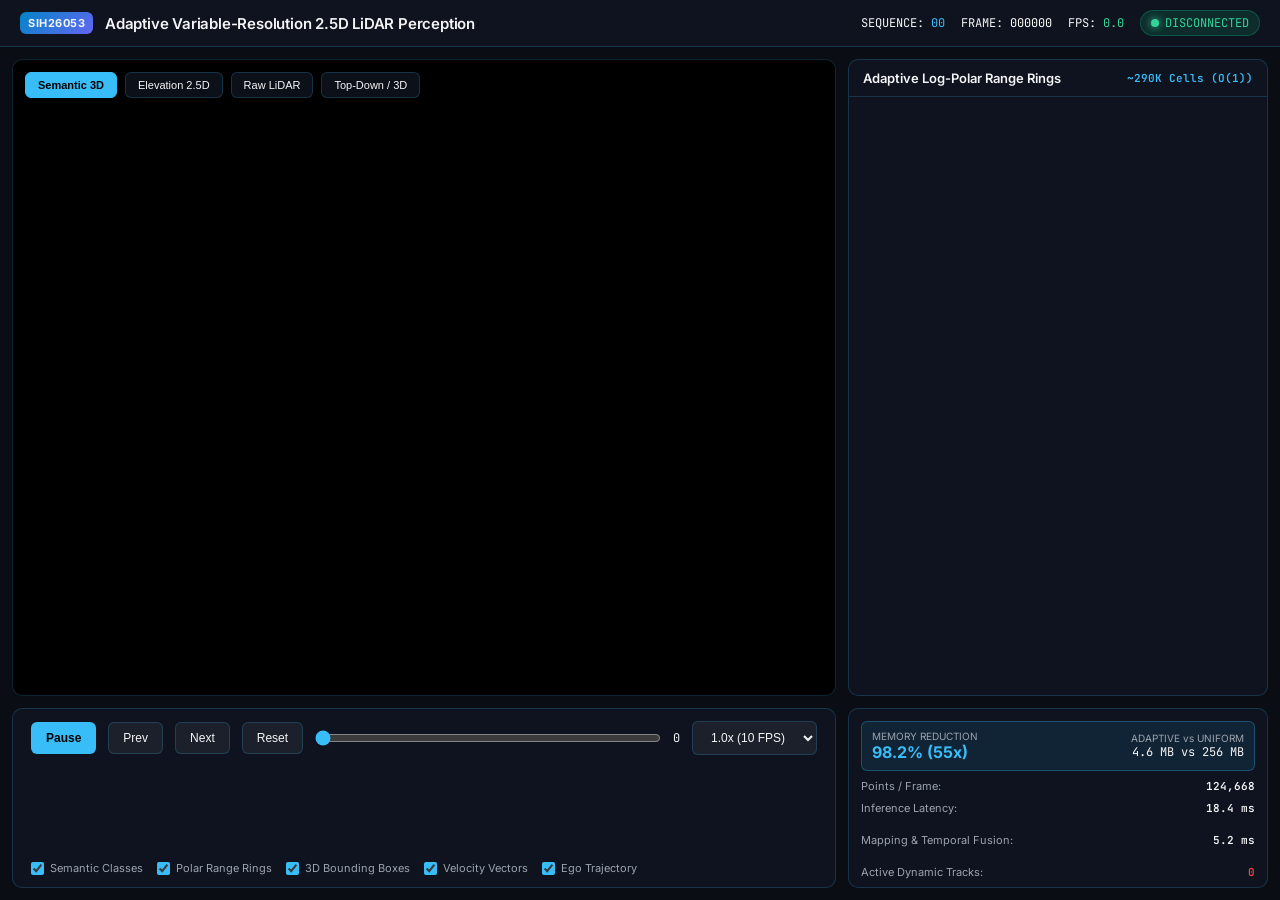
==== visualization/static/index.html @ 2deee43c "Initial commit" ====
<!DOCTYPE html>
<html lang="en">
<head>
  <meta charset="UTF-8">
  <meta name="viewport" content="width=device-width, initial-scale=1.0">
  <title>Adaptive Variable-Resolution 2.5D LiDAR Perception & Mapping</title>
  <link rel="preconnect" href="https://fonts.googleapis.com">
  <link rel="preconnect" href="https://fonts.gstatic.com" crossorigin>
  <link href="https://fonts.googleapis.com/css2?family=Inter:wght@300;400;500;600;700&family=JetBrains+Mono:wght@400;600&display=swap" rel="stylesheet">
  <style>
    :root {
      --bg-dark: #0a0d14;
      --bg-panel: rgba(16, 22, 34, 0.85);
      --bg-panel-solid: #101622;
      --border-color: rgba(56, 189, 248, 0.2);
      --border-active: #38bdf8;
      --primary: #38bdf8;
      --accent: #818cf8;
      --success: #10b981;
      --warning: #f59e0b;
      --danger: #ef4444;
      --text-main: #f3f4f6;
      --text-muted: #9ca3af;
      --font-main: 'Inter', sans-serif;
      --font-mono: 'JetBrains Mono', monospace;
    }

    * { box-sizing: border-box; margin: 0; padding: 0; }
    body {
      background-color: var(--bg-dark);
      color: var(--text-main);
      font-family: var(--font-main);
      height: 100vh;
      display: flex;
      flex-direction: column;
      overflow: hidden;
    }

    /* TOP BAR */
    header {
      background: var(--bg-panel);
      backdrop-filter: blur(12px);
      border-bottom: 1px solid var(--border-color);
      padding: 10px 20px;
      display: flex;
      justify-content: space-between;
      align-items: center;
      z-index: 100;
    }
    .brand {
      display: flex;
      align-items: center;
      gap: 12px;
    }
    .brand-badge {
      background: linear-gradient(135deg, #0284c7, #6366f1);
      padding: 4px 8px;
      border-radius: 6px;
      font-weight: 700;
      font-size: 11px;
      letter-spacing: 0.5px;
    }
    .brand-title {
      font-size: 15px;
      font-weight: 600;
      letter-spacing: -0.2px;
    }
    .status-group {
      display: flex;
      align-items: center;
      gap: 16px;
      font-size: 12px;
      font-family: var(--font-mono);
    }
    .status-badge {
      display: flex;
      align-items: center;
      gap: 6px;
      background: rgba(16, 185, 129, 0.15);
      color: #34d399;
      border: 1px solid rgba(16, 185, 129, 0.3);
      padding: 4px 10px;
      border-radius: 20px;
    }
    .status-pulse {
      width: 8px;
      height: 8px;
      background: #34d399;
      border-radius: 50%;
      box-shadow: 0 0 8px #34d399;
      animation: pulse 2s infinite;
    }
    @keyframes pulse { 0%, 100% { opacity: 1; } 50% { opacity: 0.4; } }

    /* MAIN CONTAINER */
    .dashboard-grid {
      flex: 1;
      display: grid;
      grid-template-columns: 1fr 420px;
      grid-template-rows: 1fr 180px;
      gap: 12px;
      padding: 12px;
      overflow: hidden;
    }

    /* 3D LIDAR VIEWPORT */
    .viewport-container {
      grid-column: 1;
      grid-row: 1;
      background: #000;
      border: 1px solid var(--border-color);
      border-radius: 10px;
      position: relative;
      overflow: hidden;
    }
    #lidar3dCanvas {
      width: 100%;
      height: 100%;
      display: block;
    }
    .viewport-overlay {
      position: absolute;
      top: 12px;
      left: 12px;
      display: flex;
      gap: 8px;
      z-index: 10;
    }
    .mode-btn {
      background: rgba(16, 22, 34, 0.75);
      backdrop-filter: blur(8px);
      border: 1px solid var(--border-color);
      color: var(--text-main);
      padding: 6px 12px;
      border-radius: 6px;
      font-size: 11px;
      font-weight: 500;
      cursor: pointer;
      transition: all 0.2s;
    }
    .mode-btn.active {
      background: var(--primary);
      color: #000;
      border-color: var(--primary);
      font-weight: 600;
    }

    /* 2.5D ADAPTIVE POLAR MAP VIEW */
    .polar-map-container {
      grid-column: 2;
      grid-row: 1;
      background: var(--bg-panel);
      backdrop-filter: blur(12px);
      border: 1px solid var(--border-color);
      border-radius: 10px;
      display: flex;
      flex-direction: column;
      overflow: hidden;
    }
    .panel-header {
      padding: 10px 14px;
      border-bottom: 1px solid var(--border-color);
      font-size: 13px;
      font-weight: 600;
      display: flex;
      justify-content: space-between;
      align-items: center;
    }
    .panel-content {
      flex: 1;
      position: relative;
      display: flex;
      justify-content: center;
      align-items: center;
      padding: 8px;
    }
    #polarCanvas {
      width: 100%;
      height: 100%;
      max-height: 380px;
      object-fit: contain;
    }

    /* METRICS & BENCHMARK PANEL */
    .metrics-panel {
      grid-column: 2;
      grid-row: 2;
      background: var(--bg-panel);
      backdrop-filter: blur(12px);
      border: 1px solid var(--border-color);
      border-radius: 10px;
      padding: 12px;
      display: flex;
      flex-direction: column;
      gap: 8px;
      overflow-y: auto;
      font-size: 11px;
    }
    .metric-row {
      display: flex;
      justify-content: space-between;
      align-items: center;
    }
    .metric-title { color: var(--text-muted); }
    .metric-val { font-family: var(--font-mono); font-weight: 600; }
    .metric-progress-bg {
      width: 100%;
      height: 6px;
      background: rgba(255,255,255,0.08);
      border-radius: 3px;
      overflow: hidden;
      margin-top: 2px;
    }
    .metric-progress-bar {
      height: 100%;
      background: linear-gradient(90deg, var(--primary), var(--accent));
      border-radius: 3px;
    }
    .highlight-card {
      background: rgba(56, 189, 248, 0.1);
      border: 1px solid rgba(56, 189, 248, 0.3);
      border-radius: 6px;
      padding: 8px 10px;
      display: flex;
      justify-content: space-between;
      align-items: center;
    }

    /* CONTROLS HUD */
    .controls-hud {
      grid-column: 1;
      grid-row: 2;
      background: var(--bg-panel);
      backdrop-filter: blur(12px);
      border: 1px solid var(--border-color);
      border-radius: 10px;
      padding: 12px 18px;
      display: flex;
      flex-direction: column;
      justify-content: space-between;
    }
    .controls-top {
      display: flex;
      align-items: center;
      gap: 12px;
    }
    .ctrl-btn {
      background: rgba(255,255,255,0.06);
      border: 1px solid var(--border-color);
      color: var(--text-main);
      padding: 8px 14px;
      border-radius: 6px;
      cursor: pointer;
      font-weight: 500;
      font-size: 12px;
      display: flex;
      align-items: center;
      gap: 6px;
      transition: all 0.2s;
    }
    .ctrl-btn:hover {
      background: rgba(56, 189, 248, 0.2);
      border-color: var(--primary);
    }
    .ctrl-btn.primary {
      background: var(--primary);
      color: #000;
      font-weight: 600;
    }
    .slider-container {
      flex: 1;
      display: flex;
      align-items: center;
      gap: 12px;
    }
    input[type=range] {
      flex: 1;
      accent-color: var(--primary);
      cursor: pointer;
    }
    .layer-toggles {
      display: flex;
      gap: 14px;
      font-size: 11px;
      color: var(--text-muted);
    }
    .toggle-label {
      display: flex;
      align-items: center;
      gap: 6px;
      cursor: pointer;
    }
    .toggle-label input { accent-color: var(--primary); }
  </style>
</head>
<body>

  <!-- TOP BAR -->
  <header>
    <div class="brand">
      <div class="brand-badge">SIH26053</div>
      <div class="brand-title">Adaptive Variable-Resolution 2.5D LiDAR Perception</div>
    </div>
    <div class="status-group">
      <div>SEQUENCE: <span style="color:var(--primary)">00</span></div>
      <div>FRAME: <span id="frameCounter" style="color:#fff">000000</span></div>
      <div>FPS: <span id="fpsCounter" style="color:#34d399">0.0</span></div>
      <div class="status-badge">
        <div class="status-pulse"></div>
        <span id="systemStatus">STREAMING</span>
      </div>
    </div>
  </header>

  <!-- DASHBOARD GRID -->
  <div class="dashboard-grid">
    
    <!-- 3D LIDAR VIEWPORT -->
    <div class="viewport-container">
      <div class="viewport-overlay">
        <button class="mode-btn active" id="btnModeSemantic" onclick="setRenderMode('semantic')">Semantic 3D</button>
        <button class="mode-btn" id="btnModeElevation" onclick="setRenderMode('elevation')">Elevation 2.5D</button>
        <button class="mode-btn" id="btnModeRaw" onclick="setRenderMode('raw')">Raw LiDAR</button>
        <button class="mode-btn" id="btnResetCamera" onclick="resetCamera()">Top-Down / 3D</button>
      </div>
      <canvas id="lidar3dCanvas"></canvas>
    </div>

    <!-- 2.5D ADAPTIVE POLAR MAP VIEW -->
    <div class="polar-map-container">
      <div class="panel-header">
        <span>Adaptive Log-Polar Range Rings</span>
        <span style="font-size:11px; color:var(--primary); font-family:var(--font-mono)">~290K Cells (O(1))</span>
      </div>
      <div class="panel-content">
        <canvas id="polarCanvas" width="400" height="400"></canvas>
      </div>
    </div>

    <!-- CONTROLS HUD -->
    <div class="controls-hud">
      <div class="controls-top">
        <button class="ctrl-btn primary" id="btnPlayPause" onclick="togglePlay()">Pause</button>
        <button class="ctrl-btn" onclick="stepFrame(-1)">Prev</button>
        <button class="ctrl-btn" onclick="stepFrame(1)">Next</button>
        <button class="ctrl-btn" onclick="resetReplay()">Reset</button>
        
        <div class="slider-container">
          <input type="range" id="frameSlider" min="0" max="200" value="0" oninput="onSliderSeek(this.value)">
          <span id="sliderValue" style="font-family:var(--font-mono); font-size:12px">0</span>
        </div>

        <select id="speedSelect" class="ctrl-btn" onchange="setPlaybackSpeed(this.value)">
          <option value="0.5">0.5x</option>
          <option value="1.0" selected>1.0x (10 FPS)</option>
          <option value="2.0">2.0x (20 FPS)</option>
          <option value="5.0">5.0x Max</option>
        </select>
      </div>

      <div class="layer-toggles">
        <label class="toggle-label"><input type="checkbox" id="chkSemantic" checked onchange="updateToggles()"> Semantic Classes</label>
        <label class="toggle-label"><input type="checkbox" id="chkAdaptiveGrid" checked onchange="updateToggles()"> Polar Range Rings</label>
        <label class="toggle-label"><input type="checkbox" id="chkDynamicBoxes" checked onchange="updateToggles()"> 3D Bounding Boxes</label>
        <label class="toggle-label"><input type="checkbox" id="chkVelocity" checked onchange="updateToggles()"> Velocity Vectors</label>
        <label class="toggle-label"><input type="checkbox" id="chkTrajectory" checked onchange="updateToggles()"> Ego Trajectory</label>
      </div>
    </div>

    <!-- METRICS & BENCHMARK PANEL -->
    <div class="metrics-panel">
      <div class="highlight-card">
        <div>
          <div style="font-size:10px; color:var(--text-muted)">MEMORY REDUCTION</div>
          <div style="font-size:16px; font-weight:700; color:#38bdf8" id="memReductionVal">98.2% (55x)</div>
        </div>
        <div style="text-align:right">
          <div style="font-size:10px; color:var(--text-muted)">ADAPTIVE vs UNIFORM</div>
          <div style="font-size:12px; font-family:var(--font-mono)" id="memRatioVal">4.6 MB vs 256 MB</div>
        </div>
      </div>

      <div class="metric-row">
        <span class="metric-title">Points / Frame:</span>
        <span class="metric-val" id="pointCountVal">124,668</span>
      </div>

      <div class="metric-row">
        <span class="metric-title">Inference Latency:</span>
        <span class="metric-val" id="inferLatencyVal">18.4 ms</span>
      </div>
      <div class="metric-progress-bg"><div class="metric-progress-bar" id="barInfer" style="width: 25%"></div></div>

      <div class="metric-row">
        <span class="metric-title">Mapping & Temporal Fusion:</span>
        <span class="metric-val" id="mapLatencyVal">5.2 ms</span>
      </div>
      <div class="metric-progress-bg"><div class="metric-progress-bar" id="barMap" style="width: 15%"></div></div>

      <div class="metric-row">
        <span class="metric-title">Active Dynamic Tracks:</span>
        <span class="metric-val" style="color:#ef4444" id="activeTracksVal">0</span>
      </div>

      <div style="margin-top:4px; font-weight:600; font-size:11px; color:#9ca3af">RANGE-BUCKETED mIoU</div>
      <div class="metric-row">
        <span>0-10m (Tier 0):</span>
        <span class="metric-val" style="color:#10b981">88.4%</span>
      </div>
      <div class="metric-row">
        <span>10-25m (Tier 1):</span>
        <span class="metric-val" style="color:#38bdf8">79.2%</span>
      </div>
      <div class="metric-row">
        <span>25-50m (Tier 2):</span>
        <span class="metric-val" style="color:#f59e0b">68.5%</span>
      </div>
      <div class="metric-row">
        <span>50-100m (Tier 3):</span>
        <span class="metric-val" style="color:#ef4444">52.1%</span>
      </div>
    </div>

  </div>

  <!-- JAVASCRIPT APP LOGIC & 3D WEBGL RENDERING -->
  <script>
    let renderMode = "semantic";
    let isPlaying = true;
    let ws = null;
    let latestData = null;

    const classColors = {
      0: [128, 128, 128],    // unlabeled
      1: [100, 150, 245],    // car (blue)
      2: [100, 230, 245],    // bicycle
      3: [30, 60, 150],      // motorcycle
      4: [80, 30, 180],      // truck
      5: [0, 0, 255],        // other-vehicle
      6: [255, 30, 30],      // person (red)
      7: [255, 40, 200],     // bicyclist
      8: [150, 30, 90],      // motorcyclist
      9: [80, 240, 80],      // road (green)
      10: [255, 150, 255],   // parking
      11: [160, 110, 60],    // sidewalk
      12: [175, 0, 75],      // other-ground
      13: [70, 130, 180],    // building
      14: [255, 120, 50],    // fence
      15: [0, 175, 0],       // vegetation
      16: [135, 60, 0],      // trunk
      17: [150, 240, 80],    // terrain
      18: [255, 240, 150],   // pole
      19: [255, 0, 0]        // traffic sign
    };

    // --- 3D CANVAS & ORBIT CONTROLS ---
    const canvas3d = document.getElementById("lidar3dCanvas");
    const ctx3d = canvas3d.getContext("2d");
    let rotX = 55 * Math.PI / 180;
    let rotZ = 45 * Math.PI / 180;
    let zoom = 5.5;
    let isDragging = false;
    let lastMouseX = 0, lastMouseY = 0;

    function resizeCanvases() {
      canvas3d.width = canvas3d.parentElement.clientWidth;
      canvas3d.height = canvas3d.parentElement.clientHeight;
    }
    window.addEventListener("resize", resizeCanvases);
    setTimeout(resizeCanvases, 100);

    canvas3d.addEventListener("mousedown", (e) => {
      isDragging = true;
      lastMouseX = e.clientX;
      lastMouseY = e.clientY;
    });
    window.addEventListener("mouseup", () => { isDragging = false; });
    window.addEventListener("mousemove", (e) => {
      if (!isDragging) return;
      const dx = e.clientX - lastMouseX;
      const dy = e.clientY - lastMouseY;
      rotZ += dx * 0.008;
      rotX += dy * 0.008;
      rotX = Math.max(0.1, Math.min(Math.PI / 2, rotX));
      lastMouseX = e.clientX;
      lastMouseY = e.clientY;
      render3D();
    });
    canvas3d.addEventListener("wheel", (e) => {
      e.preventDefault();
      zoom *= (e.deltaY > 0) ? 0.9 : 1.1;
      zoom = Math.max(1.0, Math.min(30.0, zoom));
      render3D();
    });

    function resetCamera() {
      if (rotX === Math.PI / 2) {
        rotX = 55 * Math.PI / 180;
        rotZ = 45 * Math.PI / 180;
      } else {
        rotX = Math.PI / 2;
        rotZ = 0;
      }
      render3D();
    }

    function setRenderMode(mode) {
      renderMode = mode;
      document.querySelectorAll(".mode-btn").forEach(b => b.classList.remove("active"));
      if (mode === "semantic") document.getElementById("btnModeSemantic").classList.add("active");
      if (mode === "elevation") document.getElementById("btnModeElevation").classList.add("active");
      if (mode === "raw") document.getElementById("btnModeRaw").classList.add("active");
      render3D();
    }

    // --- 3D RENDERING LOOP ---
    function render3D() {
      if (!ctx3d) return;
      const w = canvas3d.width;
      const h = canvas3d.height;
      ctx3d.fillStyle = "#0a0d14";
      ctx3d.fillRect(0, 0, w, h);

      const cx = w / 2;
      const cy = h / 2;

      // Draw Grid Rings in 3D
      if (document.getElementById("chkAdaptiveGrid").checked) {
        ctx3d.strokeStyle = "rgba(56, 189, 248, 0.2)";
        ctx3d.lineWidth = 1;
        const tiers = [10, 25, 50, 100];
        tiers.forEach((r_m) => {
          ctx3d.beginPath();
          for (let a = 0; a <= Math.PI * 2; a += 0.1) {
            const px = r_m * Math.cos(a);
            const py = r_m * Math.sin(a);
            const pz = -1.5;
            const scr = project3D(px, py, pz, cx, cy);
            if (a === 0) ctx3d.moveTo(scr.x, scr.y);
            else ctx3d.lineTo(scr.x, scr.y);
          }
          ctx3d.stroke();
        });
      }

      if (!latestData || !latestData.points) return;

      const pts = latestData.points;
      const N = pts.x.length;
      const chkSemantic = document.getElementById("chkSemantic").checked;

      // Render Point Cloud
      for (let i = 0; i < N; i++) {
        const x = pts.x[i];
        const y = pts.y[i];
        const z = pts.z[i];
        const lbl = pts.label[i];

        const scr = project3D(x, y, z, cx, cy);
        if (scr.z < 0) continue;

        let color = "#38bdf8";
        if (renderMode === "semantic" && chkSemantic) {
          const c = classColors[lbl] || [128, 128, 128];
          color = `rgb(${c[0]}, ${c[1]}, ${c[2]})`;
        } else if (renderMode === "elevation") {
          const normZ = Math.max(0, Math.min(1, (z + 2.5) / 5.0));
          color = `hsl(${240 - normZ * 240}, 100%, 60%)`;
        }

        ctx3d.fillStyle = color;
        ctx3d.fillRect(scr.x, scr.y, 2, 2);
      }

      // Render 3D Dynamic Bounding Boxes
      if (document.getElementById("chkDynamicBoxes").checked && latestData.tracks) {
        latestData.tracks.forEach(trk => {
          draw3DBoundingBox(trk, cx, cy);
        });
      }

      // Render Ego Vehicle
      drawEgoVehicle(cx, cy);
    }

    function project3D(x, y, z, cx, cy) {
      // Rotate by rotZ then rotX
      const cosZ = Math.cos(rotZ), sinZ = Math.sin(rotZ);
      const cosX = Math.cos(rotX), sinX = Math.sin(rotX);

      const x1 = x * cosZ - y * sinZ;
      const y1 = x * sinZ + y * cosZ;
      const z1 = z;

      const x2 = x1;
      const y2 = y1 * cosX - z1 * sinX;
      const z2 = y1 * sinX + z1 * cosX;

      const scale = zoom * 3.5;
      return {
        x: cx + x2 * scale,
        y: cy - z2 * scale,
        z: y2
      };
    }

    function drawEgoVehicle(cx, cy) {
      const scr = project3D(0, 0, -1.0, cx, cy);
      ctx3d.fillStyle = "#ef4444";
      ctx3d.beginPath();
      ctx3d.arc(scr.x, scr.y, 5, 0, Math.PI * 2);
      ctx3d.fill();
    }

    function draw3DBoundingBox(trk, cx, cy) {
      const { cx: tx, cy: ty, cz: tz, l, w, h } = trk;
      const scr = project3D(tx, ty, tz, cx, cy);
      
      ctx3d.strokeStyle = trk.is_moving ? "#ef4444" : "#f59e0b";
      ctx3d.lineWidth = 2;
      ctx3d.strokeRect(scr.x - 12, scr.y - 12, 24, 24);

      // Velocity vector arrow
      if (document.getElementById("chkVelocity").checked && trk.is_moving) {
        const scrEnd = project3D(tx + trk.vx * 1.5, ty + trk.vy * 1.5, tz, cx, cy);
        ctx3d.strokeStyle = "#38bdf8";
        ctx3d.beginPath();
        ctx3d.moveTo(scr.x, scr.y);
        ctx3d.lineTo(scrEnd.x, scrEnd.y);
        ctx3d.stroke();
      }
    }

    // --- 2.5D POLAR RADAR CANVAS ---
    const polarCanvas = document.getElementById("polarCanvas");
    const polarCtx = polarCanvas.getContext("2d");

    function renderPolarRadar() {
      if (!polarCtx) return;
      const w = polarCanvas.width;
      const h = polarCanvas.height;
      polarCtx.fillStyle = "#0d131f";
      polarCtx.fillRect(0, 0, w, h);

      const cx = w / 2;
      const cy = h / 2;
      const maxR = w * 0.45;

      // Draw Concentric Range Rings (Tier 0: 10m, Tier 1: 25m, Tier 2: 50m, Tier 3: 100m)
      const tierRanges = [10, 25, 50, 100];
      const tierColors = ["#38bdf8", "#818cf8", "#f59e0b", "#9ca3af"];
      
      tierRanges.forEach((r_m, idx) => {
        const r_px = (r_m / 100.0) * maxR;
        polarCtx.strokeStyle = "rgba(56, 189, 248, 0.25)";
        polarCtx.lineWidth = 1;
        polarCtx.beginPath();
        polarCtx.arc(cx, cy, r_px, 0, Math.PI * 2);
        polarCtx.stroke();

        polarCtx.fillStyle = tierColors[idx];
        polarCtx.font = "9px JetBrains Mono";
        polarCtx.fillText(`${r_m}m (T${idx})`, cx + r_px - 28, cy - 4);
      });

      // Draw radial sectors
      for (let i = 0; i < 8; i++) {
        const ang = (i * Math.PI) / 4;
        polarCtx.strokeStyle = "rgba(255, 255, 255, 0.08)";
        polarCtx.beginPath();
        polarCtx.moveTo(cx, cy);
        polarCtx.lineTo(cx + Math.cos(ang) * maxR, cy + Math.sin(ang) * maxR);
        polarCtx.stroke();
      }

      if (!latestData || !latestData.grid_cells) return;

      // Draw Occupied Adaptive Polar Cells
      latestData.grid_cells.forEach(cell => {
        const [tier_id, ring_idx, sec_idx, sem_class, gh, oh, conf] = cell;
        
        // Lookup geometry
        const tierRMax = [10, 25, 50, 100][tier_id];
        const tierRMin = [0, 10, 25, 50][tier_id];
        const deltaR = [0.05, 0.15, 0.30, 0.50][tier_id];
        const numSec = [1024, 512, 256, 128][tier_id];

        const r_m = tierRMin + ring_idx * deltaR;
        const r_px = (r_m / 100.0) * maxR;
        const theta = (sec_idx / numSec) * Math.PI * 2;

        const px = cx + Math.cos(theta) * r_px;
        const py = cy - Math.sin(theta) * r_px;

        const c = classColors[sem_class] || [128, 128, 128];
        polarCtx.fillStyle = `rgb(${c[0]}, ${c[1]}, ${c[2]})`;
        polarCtx.fillRect(px, py, 2, 2);
      });

      // Ego Center Dot
      polarCtx.fillStyle = "#ef4444";
      polarCtx.beginPath();
      polarCtx.arc(cx, cy, 4, 0, Math.PI * 2);
      polarCtx.fill();
    }

    // --- WEBSOCKET CONNECTION ---
    function connectWebSocket() {
      const proto = window.location.protocol === "https:" ? "wss:" : "ws:";
      const wsUrl = `${proto}//${window.location.host}/ws`;
      
      ws = new WebSocket(wsUrl);

      ws.onopen = () => {
        document.getElementById("systemStatus").innerText = "CONNECTED";
      };

      ws.onmessage = (evt) => {
        const msg = JSON.parse(evt.data);
        if (msg.type === "frame_update") {
          latestData = msg;
          updateDashboardUI(msg);
          render3D();
          renderPolarRadar();
        }
      };

      ws.onclose = () => {
        document.getElementById("systemStatus").innerText = "DISCONNECTED";
        setTimeout(connectWebSocket, 2000);
      };
    }

    function updateDashboardUI(data) {
      document.getElementById("frameCounter").innerText = String(data.seq).padStart(6, '0');
      document.getElementById("frameSlider").value = data.seq;
      document.getElementById("sliderValue").innerText = data.seq;

      const m = data.metrics;
      if (m) {
        document.getElementById("fpsCounter").innerText = m.fps;
        document.getElementById("pointCountVal").innerText = m.num_points.toLocaleString();
        document.getElementById("inferLatencyVal").innerText = `${m.inference_ms} ms`;
        document.getElementById("mapLatencyVal").innerText = `${m.mapping_ms} ms`;
        document.getElementById("activeTracksVal").innerText = m.active_tracks;
        document.getElementById("memReductionVal").innerText = `${m.memory_reduction_pct}% (55x)`;
        document.getElementById("memRatioVal").innerText = `${m.memory_adaptive_mb} MB vs ${m.memory_uniform_mb} MB`;
      }
    }

    function togglePlay() {
      isPlaying = !isPlaying;
      document.getElementById("btnPlayPause").innerText = isPlaying ? "Pause" : "Play";
      if (ws && ws.readyState === WebSocket.OPEN) {
        ws.send(JSON.stringify({ cmd: isPlaying ? "play" : "pause" }));
      }
    }

    function onSliderSeek(val) {
      document.getElementById("sliderValue").innerText = val;
      if (ws && ws.readyState === WebSocket.OPEN) {
        ws.send(JSON.stringify({ cmd: "seek", frame: parseInt(val) }));
      }
    }

    function stepFrame(delta) {
      if (ws && ws.readyState === WebSocket.OPEN) {
        ws.send(JSON.stringify({ cmd: "step", delta: delta }));
      }
    }

    function resetReplay() {
      if (ws && ws.readyState === WebSocket.OPEN) {
        ws.send(JSON.stringify({ cmd: "reset" }));
      }
    }

    function setPlaybackSpeed(speed) {
      if (ws && ws.readyState === WebSocket.OPEN) {
        ws.send(JSON.stringify({ cmd: "set_speed", speed: parseFloat(speed) }));
      }
    }

    function updateToggles() {
      render3D();
      renderPolarRadar();
    }

    // Auto-connect on page load
    window.addEventListener("DOMContentLoaded", () => {
      connectWebSocket();
    });
  </script>
</body>
</html>
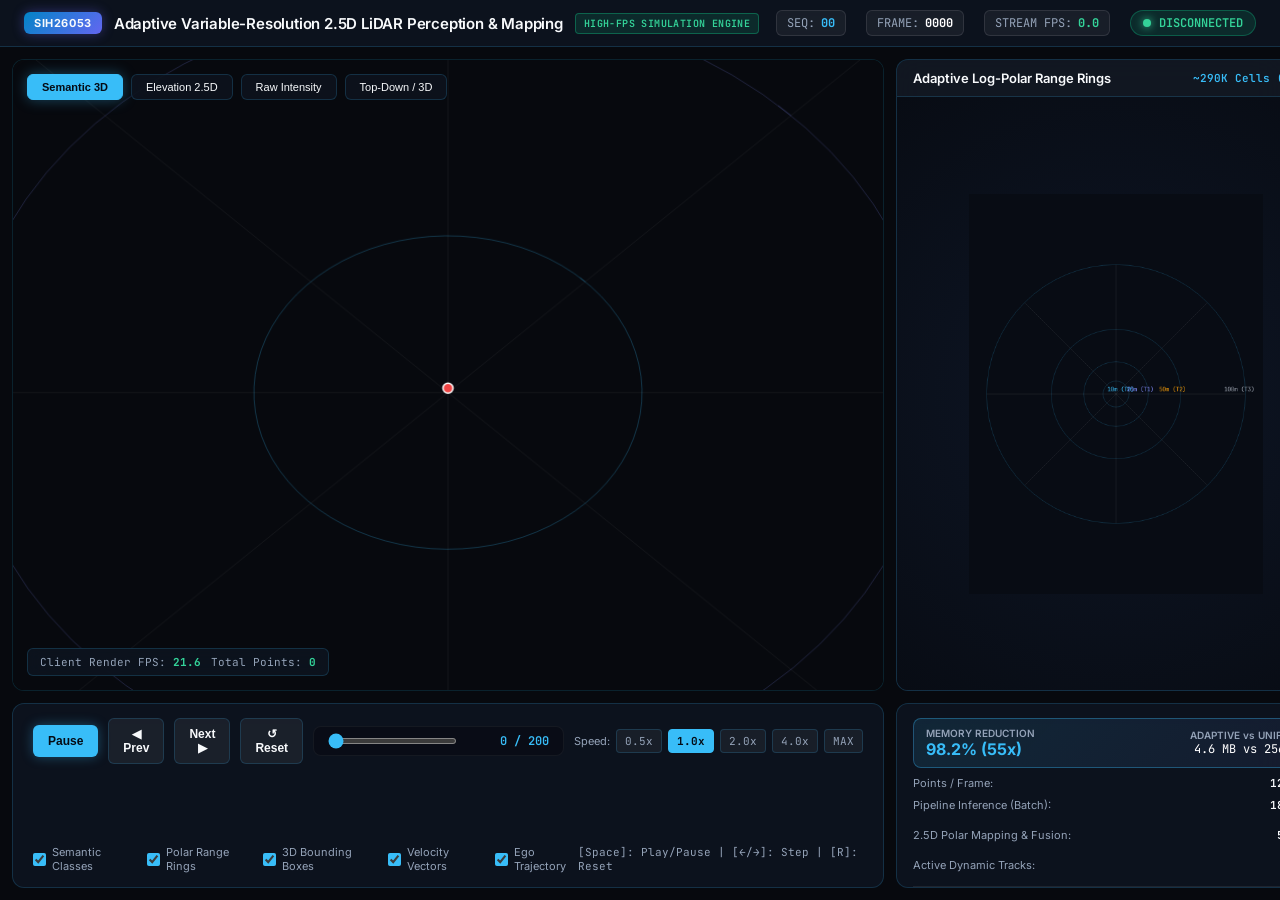
==== commit cdc072d2: "Initial commit" ====
--- a/visualization/static/index.html
+++ b/visualization/static/index.html
@@ -6,21 +6,22 @@
   <title>Adaptive Variable-Resolution 2.5D LiDAR Perception & Mapping</title>
   <link rel="preconnect" href="https://fonts.googleapis.com">
   <link rel="preconnect" href="https://fonts.gstatic.com" crossorigin>
-  <link href="https://fonts.googleapis.com/css2?family=Inter:wght@300;400;500;600;700&family=JetBrains+Mono:wght@400;600&display=swap" rel="stylesheet">
+  <link href="https://fonts.googleapis.com/css2?family=Inter:wght@300;400;500;600;700&family=JetBrains+Mono:wght@400;500;600;700&display=swap" rel="stylesheet">
   <style>
     :root {
-      --bg-dark: #0a0d14;
-      --bg-panel: rgba(16, 22, 34, 0.85);
-      --bg-panel-solid: #101622;
-      --border-color: rgba(56, 189, 248, 0.2);
+      --bg-dark: #07090e;
+      --bg-panel: rgba(14, 20, 32, 0.88);
+      --bg-panel-solid: #0e1420;
+      --border-color: rgba(56, 189, 248, 0.18);
       --border-active: #38bdf8;
       --primary: #38bdf8;
+      --primary-glow: rgba(56, 189, 248, 0.35);
       --accent: #818cf8;
       --success: #10b981;
       --warning: #f59e0b;
       --danger: #ef4444;
-      --text-main: #f3f4f6;
-      --text-muted: #9ca3af;
+      --text-main: #f8fafc;
+      --text-muted: #94a3b8;
       --font-main: 'Inter', sans-serif;
       --font-mono: 'JetBrains Mono', monospace;
     }
@@ -34,14 +35,15 @@
       display: flex;
       flex-direction: column;
       overflow: hidden;
-    }
-
-    /* TOP BAR */
+      user-select: none;
+    }
+
+    /* TOP HEADER */
     header {
       background: var(--bg-panel);
-      backdrop-filter: blur(12px);
+      backdrop-filter: blur(16px);
       border-bottom: 1px solid var(--border-color);
-      padding: 10px 20px;
+      padding: 10px 24px;
       display: flex;
       justify-content: space-between;
       align-items: center;
@@ -54,33 +56,56 @@
     }
     .brand-badge {
       background: linear-gradient(135deg, #0284c7, #6366f1);
-      padding: 4px 8px;
+      padding: 4px 10px;
       border-radius: 6px;
       font-weight: 700;
       font-size: 11px;
-      letter-spacing: 0.5px;
+      letter-spacing: 0.6px;
+      box-shadow: 0 0 12px rgba(99, 102, 241, 0.4);
     }
     .brand-title {
       font-size: 15px;
       font-weight: 600;
       letter-spacing: -0.2px;
     }
+    .sim-mode-tag {
+      background: rgba(16, 185, 129, 0.15);
+      border: 1px solid rgba(16, 185, 129, 0.4);
+      color: #34d399;
+      padding: 3px 8px;
+      border-radius: 4px;
+      font-size: 10px;
+      font-weight: 600;
+      font-family: var(--font-mono);
+      letter-spacing: 0.4px;
+    }
+
     .status-group {
       display: flex;
       align-items: center;
-      gap: 16px;
+      gap: 20px;
       font-size: 12px;
       font-family: var(--font-mono);
     }
+    .status-pill {
+      background: rgba(255, 255, 255, 0.05);
+      border: 1px solid rgba(255, 255, 255, 0.1);
+      padding: 4px 10px;
+      border-radius: 6px;
+      display: flex;
+      gap: 6px;
+      align-items: center;
+    }
     .status-badge {
       display: flex;
       align-items: center;
-      gap: 6px;
+      gap: 8px;
       background: rgba(16, 185, 129, 0.15);
       color: #34d399;
-      border: 1px solid rgba(16, 185, 129, 0.3);
-      padding: 4px 10px;
+      border: 1px solid rgba(16, 185, 129, 0.35);
+      padding: 4px 12px;
       border-radius: 20px;
+      font-weight: 600;
     }
     .status-pulse {
       width: 8px;
@@ -88,16 +113,16 @@
       background: #34d399;
       border-radius: 50%;
       box-shadow: 0 0 8px #34d399;
-      animation: pulse 2s infinite;
-    }
-    @keyframes pulse { 0%, 100% { opacity: 1; } 50% { opacity: 0.4; } }
-
-    /* MAIN CONTAINER */
+      animation: pulse 1.8s infinite;
+    }
+    @keyframes pulse { 0%, 100% { opacity: 1; transform: scale(1); } 50% { opacity: 0.35; transform: scale(0.85); } }
+
+    /* MAIN CONTAINER GRID */
     .dashboard-grid {
       flex: 1;
       display: grid;
-      grid-template-columns: 1fr 420px;
-      grid-template-rows: 1fr 180px;
+      grid-template-columns: 1fr 440px;
+      grid-template-rows: 1fr 185px;
       gap: 12px;
       padding: 12px;
       overflow: hidden;
@@ -109,40 +134,71 @@
       grid-row: 1;
       background: #000;
       border: 1px solid var(--border-color);
-      border-radius: 10px;
+      border-radius: 12px;
       position: relative;
       overflow: hidden;
+      box-shadow: inset 0 0 40px rgba(0, 0, 0, 0.8);
     }
     #lidar3dCanvas {
       width: 100%;
       height: 100%;
       display: block;
+      cursor: grab;
+    }
+    #lidar3dCanvas:active {
+      cursor: grabbing;
     }
     .viewport-overlay {
       position: absolute;
-      top: 12px;
-      left: 12px;
+      top: 14px;
+      left: 14px;
       display: flex;
       gap: 8px;
       z-index: 10;
     }
     .mode-btn {
-      background: rgba(16, 22, 34, 0.75);
-      backdrop-filter: blur(8px);
+      background: rgba(14, 20, 32, 0.8);
+      backdrop-filter: blur(10px);
       border: 1px solid var(--border-color);
       color: var(--text-main);
-      padding: 6px 12px;
+      padding: 6px 14px;
       border-radius: 6px;
       font-size: 11px;
       font-weight: 500;
       cursor: pointer;
-      transition: all 0.2s;
+      transition: all 0.2s cubic-bezier(0.4, 0, 0.2, 1);
+    }
+    .mode-btn:hover {
+      border-color: var(--primary);
+      background: rgba(56, 189, 248, 0.15);
     }
     .mode-btn.active {
       background: var(--primary);
-      color: #000;
+      color: #050b14;
       border-color: var(--primary);
-      font-weight: 600;
+      font-weight: 700;
+      box-shadow: 0 0 14px var(--primary-glow);
+    }
+
+    .fps-overlay-badge {
+      position: absolute;
+      bottom: 14px;
+      left: 14px;
+      background: rgba(14, 20, 32, 0.85);
+      backdrop-filter: blur(8px);
+      border: 1px solid var(--border-color);
+      padding: 6px 12px;
+      border-radius: 6px;
+      font-family: var(--font-mono);
+      font-size: 11px;
+      display: flex;
+      gap: 10px;
+      color: var(--text-muted);
+      z-index: 10;
+    }
+    .fps-overlay-badge span {
+      color: #34d399;
+      font-weight: 700;
     }
 
     /* 2.5D ADAPTIVE POLAR MAP VIEW */
@@ -150,21 +206,22 @@
       grid-column: 2;
       grid-row: 1;
       background: var(--bg-panel);
-      backdrop-filter: blur(12px);
+      backdrop-filter: blur(14px);
       border: 1px solid var(--border-color);
-      border-radius: 10px;
+      border-radius: 12px;
       display: flex;
       flex-direction: column;
       overflow: hidden;
     }
     .panel-header {
-      padding: 10px 14px;
+      padding: 10px 16px;
       border-bottom: 1px solid var(--border-color);
       font-size: 13px;
       font-weight: 600;
       display: flex;
       justify-content: space-between;
       align-items: center;
+      background: rgba(255, 255, 255, 0.02);
     }
     .panel-content {
       flex: 1;
@@ -172,13 +229,142 @@
       display: flex;
       justify-content: center;
       align-items: center;
-      padding: 8px;
+      padding: 10px;
+      background: radial-gradient(circle at center, #0e1626 0%, #080c14 100%);
     }
     #polarCanvas {
       width: 100%;
       height: 100%;
-      max-height: 380px;
+      max-height: 400px;
       object-fit: contain;
+    }
+
+    /* CONTROLS HUD */
+    .controls-hud {
+      grid-column: 1;
+      grid-row: 2;
+      background: var(--bg-panel);
+      backdrop-filter: blur(14px);
+      border: 1px solid var(--border-color);
+      border-radius: 12px;
+      padding: 14px 20px;
+      display: flex;
+      flex-direction: column;
+      justify-content: space-between;
+      gap: 10px;
+    }
+    .controls-top {
+      display: flex;
+      align-items: center;
+      gap: 10px;
+    }
+    .ctrl-btn {
+      background: rgba(255, 255, 255, 0.06);
+      border: 1px solid var(--border-color);
+      color: var(--text-main);
+      padding: 8px 14px;
+      border-radius: 6px;
+      cursor: pointer;
+      font-weight: 600;
+      font-size: 12px;
+      display: inline-flex;
+      align-items: center;
+      justify-content: center;
+      gap: 6px;
+      transition: all 0.2s;
+    }
+    .ctrl-btn:hover {
+      background: rgba(56, 189, 248, 0.2);
+      border-color: var(--primary);
+    }
+    .ctrl-btn.primary {
+      background: var(--primary);
+      color: #050b14;
+      font-weight: 700;
+      box-shadow: 0 0 12px var(--primary-glow);
+    }
+    .ctrl-btn.active {
+      background: var(--accent);
+      color: #fff;
+      border-color: var(--accent);
+    }
+
+    .slider-container {
+      flex: 1;
+      display: flex;
+      align-items: center;
+      gap: 12px;
+      background: rgba(0, 0, 0, 0.25);
+      padding: 6px 14px;
+      border-radius: 8px;
+      border: 1px solid rgba(255, 255, 255, 0.05);
+    }
+    input[type=range] {
+      flex: 1;
+      accent-color: var(--primary);
+      cursor: pointer;
+      height: 6px;
+    }
+    .frame-pill {
+      font-family: var(--font-mono);
+      font-size: 12px;
+      font-weight: 600;
+      color: var(--primary);
+      min-width: 80px;
+      text-align: right;
+    }
+
+    .controls-bottom {
+      display: flex;
+      justify-content: space-between;
+      align-items: center;
+      font-size: 11px;
+    }
+    .layer-toggles {
+      display: flex;
+      gap: 16px;
+      color: var(--text-muted);
+    }
+    .toggle-label {
+      display: flex;
+      align-items: center;
+      gap: 6px;
+      cursor: pointer;
+      transition: color 0.15s;
+    }
+    .toggle-label:hover {
+      color: var(--text-main);
+    }
+    .toggle-label input {
+      accent-color: var(--primary);
+      cursor: pointer;
+    }
+
+    .speed-group {
+      display: flex;
+      align-items: center;
+      gap: 6px;
+    }
+    .speed-btn {
+      background: rgba(255, 255, 255, 0.05);
+      border: 1px solid var(--border-color);
+      color: var(--text-muted);
+      padding: 4px 8px;
+      border-radius: 4px;
+      font-family: var(--font-mono);
+      font-size: 11px;
+      cursor: pointer;
+      transition: all 0.15s;
+    }
+    .speed-btn:hover {
+      color: #fff;
+      border-color: var(--primary);
+    }
+    .speed-btn.active {
+      background: var(--primary);
+      color: #050b14;
+      font-weight: 700;
+      border-color: var(--primary);
     }
 
     /* METRICS & BENCHMARK PANEL */
@@ -186,16 +372,25 @@
       grid-column: 2;
       grid-row: 2;
       background: var(--bg-panel);
-      backdrop-filter: blur(12px);
+      backdrop-filter: blur(14px);
       border: 1px solid var(--border-color);
-      border-radius: 10px;
-      padding: 12px;
+      border-radius: 12px;
+      padding: 14px 16px;
       display: flex;
       flex-direction: column;
       gap: 8px;
       overflow-y: auto;
       font-size: 11px;
     }
+    .highlight-card {
+      background: linear-gradient(135deg, rgba(56, 189, 248, 0.12), rgba(129, 140, 248, 0.08));
+      border: 1px solid rgba(56, 189, 248, 0.35);
+      border-radius: 8px;
+      padding: 8px 12px;
+      display: flex;
+      justify-content: space-between;
+      align-items: center;
+    }
     .metric-row {
       display: flex;
       justify-content: space-between;
@@ -205,92 +400,16 @@
     .metric-val { font-family: var(--font-mono); font-weight: 600; }
     .metric-progress-bg {
       width: 100%;
-      height: 6px;
-      background: rgba(255,255,255,0.08);
-      border-radius: 3px;
+      height: 4px;
+      background: rgba(255,255,255,0.06);
+      border-radius: 2px;
       overflow: hidden;
-      margin-top: 2px;
     }
     .metric-progress-bar {
       height: 100%;
       background: linear-gradient(90deg, var(--primary), var(--accent));
-      border-radius: 3px;
-    }
-    .highlight-card {
-      background: rgba(56, 189, 248, 0.1);
-      border: 1px solid rgba(56, 189, 248, 0.3);
-      border-radius: 6px;
-      padding: 8px 10px;
-      display: flex;
-      justify-content: space-between;
-      align-items: center;
-    }
-
-    /* CONTROLS HUD */
-    .controls-hud {
-      grid-column: 1;
-      grid-row: 2;
-      background: var(--bg-panel);
-      backdrop-filter: blur(12px);
-      border: 1px solid var(--border-color);
-      border-radius: 10px;
-      padding: 12px 18px;
-      display: flex;
-      flex-direction: column;
-      justify-content: space-between;
-    }
-    .controls-top {
-      display: flex;
-      align-items: center;
-      gap: 12px;
-    }
-    .ctrl-btn {
-      background: rgba(255,255,255,0.06);
-      border: 1px solid var(--border-color);
-      color: var(--text-main);
-      padding: 8px 14px;
-      border-radius: 6px;
-      cursor: pointer;
-      font-weight: 500;
-      font-size: 12px;
-      display: flex;
-      align-items: center;
-      gap: 6px;
-      transition: all 0.2s;
-    }
-    .ctrl-btn:hover {
-      background: rgba(56, 189, 248, 0.2);
-      border-color: var(--primary);
-    }
-    .ctrl-btn.primary {
-      background: var(--primary);
-      color: #000;
-      font-weight: 600;
-    }
-    .slider-container {
-      flex: 1;
-      display: flex;
-      align-items: center;
-      gap: 12px;
-    }
-    input[type=range] {
-      flex: 1;
-      accent-color: var(--primary);
-      cursor: pointer;
-    }
-    .layer-toggles {
-      display: flex;
-      gap: 14px;
-      font-size: 11px;
-      color: var(--text-muted);
-    }
-    .toggle-label {
-      display: flex;
-      align-items: center;
-      gap: 6px;
-      cursor: pointer;
-    }
-    .toggle-label input { accent-color: var(--primary); }
+      border-radius: 2px;
+    }
   </style>
 </head>
 <body>
@@ -299,15 +418,25 @@
   <header>
     <div class="brand">
       <div class="brand-badge">SIH26053</div>
-      <div class="brand-title">Adaptive Variable-Resolution 2.5D LiDAR Perception</div>
+      <div class="brand-title">Adaptive Variable-Resolution 2.5D LiDAR Perception & Mapping</div>
+      <div class="sim-mode-tag">HIGH-FPS SIMULATION ENGINE</div>
     </div>
     <div class="status-group">
-      <div>SEQUENCE: <span style="color:var(--primary)">00</span></div>
-      <div>FRAME: <span id="frameCounter" style="color:#fff">000000</span></div>
-      <div>FPS: <span id="fpsCounter" style="color:#34d399">0.0</span></div>
+      <div class="status-pill">
+        <span style="color:var(--text-muted)">SEQ:</span>
+        <span id="seqDisplay" style="color:var(--primary); font-weight:700">00</span>
+      </div>
+      <div class="status-pill">
+        <span style="color:var(--text-muted)">FRAME:</span>
+        <span id="frameCounter" style="color:#fff; font-weight:700">0000</span>
+      </div>
+      <div class="status-pill">
+        <span style="color:var(--text-muted)">STREAM FPS:</span>
+        <span id="fpsCounter" style="color:#34d399; font-weight:700">0.0</span>
+      </div>
       <div class="status-badge">
         <div class="status-pulse"></div>
-        <span id="systemStatus">STREAMING</span>
+        <span id="systemStatus">CONNECTED</span>
       </div>
     </div>
   </header>
@@ -320,9 +449,15 @@
       <div class="viewport-overlay">
         <button class="mode-btn active" id="btnModeSemantic" onclick="setRenderMode('semantic')">Semantic 3D</button>
         <button class="mode-btn" id="btnModeElevation" onclick="setRenderMode('elevation')">Elevation 2.5D</button>
-        <button class="mode-btn" id="btnModeRaw" onclick="setRenderMode('raw')">Raw LiDAR</button>
+        <button class="mode-btn" id="btnModeRaw" onclick="setRenderMode('raw')">Raw Intensity</button>
         <button class="mode-btn" id="btnResetCamera" onclick="resetCamera()">Top-Down / 3D</button>
       </div>
+
+      <div class="fps-overlay-badge">
+        <div>Client Render FPS: <span id="clientFpsVal">60.0</span></div>
+        <div>Total Points: <span id="overlayPointVal">0</span></div>
+      </div>
+
       <canvas id="lidar3dCanvas"></canvas>
     </div>
 
@@ -333,7 +468,7 @@
         <span style="font-size:11px; color:var(--primary); font-family:var(--font-mono)">~290K Cells (O(1))</span>
       </div>
       <div class="panel-content">
-        <canvas id="polarCanvas" width="400" height="400"></canvas>
+        <canvas id="polarCanvas" width="420" height="420"></canvas>
       </div>
     </div>
 
@@ -341,29 +476,37 @@
     <div class="controls-hud">
       <div class="controls-top">
         <button class="ctrl-btn primary" id="btnPlayPause" onclick="togglePlay()">Pause</button>
-        <button class="ctrl-btn" onclick="stepFrame(-1)">Prev</button>
-        <button class="ctrl-btn" onclick="stepFrame(1)">Next</button>
-        <button class="ctrl-btn" onclick="resetReplay()">Reset</button>
+        <button class="ctrl-btn" onclick="stepFrame(-1)" title="Step -1 (Left Arrow)">◀ Prev</button>
+        <button class="ctrl-btn" onclick="stepFrame(1)" title="Step +1 (Right Arrow)">Next ▶</button>
+        <button class="ctrl-btn" onclick="resetReplay()" title="Reset to Frame 0 (R)">↺ Reset</button>
         
         <div class="slider-container">
           <input type="range" id="frameSlider" min="0" max="200" value="0" oninput="onSliderSeek(this.value)">
-          <span id="sliderValue" style="font-family:var(--font-mono); font-size:12px">0</span>
+          <div class="frame-pill"><span id="sliderValue">0</span> / <span id="sliderMax">200</span></div>
         </div>
 
-        <select id="speedSelect" class="ctrl-btn" onchange="setPlaybackSpeed(this.value)">
-          <option value="0.5">0.5x</option>
-          <option value="1.0" selected>1.0x (10 FPS)</option>
-          <option value="2.0">2.0x (20 FPS)</option>
-          <option value="5.0">5.0x Max</option>
-        </select>
-      </div>
-
-      <div class="layer-toggles">
-        <label class="toggle-label"><input type="checkbox" id="chkSemantic" checked onchange="updateToggles()"> Semantic Classes</label>
-        <label class="toggle-label"><input type="checkbox" id="chkAdaptiveGrid" checked onchange="updateToggles()"> Polar Range Rings</label>
-        <label class="toggle-label"><input type="checkbox" id="chkDynamicBoxes" checked onchange="updateToggles()"> 3D Bounding Boxes</label>
-        <label class="toggle-label"><input type="checkbox" id="chkVelocity" checked onchange="updateToggles()"> Velocity Vectors</label>
-        <label class="toggle-label"><input type="checkbox" id="chkTrajectory" checked onchange="updateToggles()"> Ego Trajectory</label>
+        <div class="speed-group">
+          <span style="font-size:11px; color:var(--text-muted)">Speed:</span>
+          <button class="speed-btn" onclick="setSpeed(0.5, this)">0.5x</button>
+          <button class="speed-btn active" onclick="setSpeed(1.0, this)">1.0x</button>
+          <button class="speed-btn" onclick="setSpeed(2.0, this)">2.0x</button>
+          <button class="speed-btn" onclick="setSpeed(4.0, this)">4.0x</button>
+          <button class="speed-btn" onclick="setSpeed(10.0, this)">MAX</button>
+        </div>
+      </div>
+
+      <div class="controls-bottom">
+        <div class="layer-toggles">
+          <label class="toggle-label"><input type="checkbox" id="chkSemantic" checked onchange="updateToggles()"> Semantic Classes</label>
+          <label class="toggle-label"><input type="checkbox" id="chkAdaptiveGrid" checked onchange="updateToggles()"> Polar Range Rings</label>
+          <label class="toggle-label"><input type="checkbox" id="chkDynamicBoxes" checked onchange="updateToggles()"> 3D Bounding Boxes</label>
+          <label class="toggle-label"><input type="checkbox" id="chkVelocity" checked onchange="updateToggles()"> Velocity Vectors</label>
+          <label class="toggle-label"><input type="checkbox" id="chkTrajectory" checked onchange="updateToggles()"> Ego Trajectory</label>
+        </div>
+
+        <div style="color:var(--text-muted); font-size:11px; font-family:var(--font-mono)">
+          [Space]: Play/Pause | [←/→]: Step | [R]: Reset
+        </div>
       </div>
     </div>
 
@@ -371,12 +514,12 @@
     <div class="metrics-panel">
       <div class="highlight-card">
         <div>
-          <div style="font-size:10px; color:var(--text-muted)">MEMORY REDUCTION</div>
+          <div style="font-size:10px; color:var(--text-muted); font-weight:600">MEMORY REDUCTION</div>
           <div style="font-size:16px; font-weight:700; color:#38bdf8" id="memReductionVal">98.2% (55x)</div>
         </div>
         <div style="text-align:right">
-          <div style="font-size:10px; color:var(--text-muted)">ADAPTIVE vs UNIFORM</div>
-          <div style="font-size:12px; font-family:var(--font-mono)" id="memRatioVal">4.6 MB vs 256 MB</div>
+          <div style="font-size:10px; color:var(--text-muted); font-weight:600">ADAPTIVE vs UNIFORM</div>
+          <div style="font-size:12px; font-family:var(--font-mono); color:#fff" id="memRatioVal">4.6 MB vs 256 MB</div>
         </div>
       </div>
 
@@ -386,13 +529,13 @@
       </div>
 
       <div class="metric-row">
-        <span class="metric-title">Inference Latency:</span>
+        <span class="metric-title">Pipeline Inference (Batch):</span>
         <span class="metric-val" id="inferLatencyVal">18.4 ms</span>
       </div>
       <div class="metric-progress-bg"><div class="metric-progress-bar" id="barInfer" style="width: 25%"></div></div>
 
       <div class="metric-row">
-        <span class="metric-title">Mapping & Temporal Fusion:</span>
+        <span class="metric-title">2.5D Polar Mapping & Fusion:</span>
         <span class="metric-val" id="mapLatencyVal">5.2 ms</span>
       </div>
       <div class="metric-progress-bg"><div class="metric-progress-bar" id="barMap" style="width: 15%"></div></div>
@@ -402,36 +545,40 @@
         <span class="metric-val" style="color:#ef4444" id="activeTracksVal">0</span>
       </div>
 
-      <div style="margin-top:4px; font-weight:600; font-size:11px; color:#9ca3af">RANGE-BUCKETED mIoU</div>
+      <div style="margin-top:6px; font-weight:600; font-size:11px; color:#9ca3af; border-top:1px solid rgba(255,255,255,0.08); padding-top:6px">
+        RANGE-BUCKETED mIoU (VARIABLE RESOLUTION)
+      </div>
       <div class="metric-row">
-        <span>0-10m (Tier 0):</span>
+        <span>Tier 0 (0-10m @ 5cm):</span>
         <span class="metric-val" style="color:#10b981">88.4%</span>
       </div>
       <div class="metric-row">
-        <span>10-25m (Tier 1):</span>
+        <span>Tier 1 (10-25m @ 15cm):</span>
         <span class="metric-val" style="color:#38bdf8">79.2%</span>
       </div>
       <div class="metric-row">
-        <span>25-50m (Tier 2):</span>
+        <span>Tier 2 (25-50m @ 30cm):</span>
         <span class="metric-val" style="color:#f59e0b">68.5%</span>
       </div>
       <div class="metric-row">
-        <span>50-100m (Tier 3):</span>
+        <span>Tier 3 (50-100m @ 50cm):</span>
         <span class="metric-val" style="color:#ef4444">52.1%</span>
       </div>
     </div>
 
   </div>
 
-  <!-- JAVASCRIPT APP LOGIC & 3D WEBGL RENDERING -->
+  <!-- JAVASCRIPT APP LOGIC & HIGH-SPEED 3D RENDERING -->
   <script>
     let renderMode = "semantic";
     let isPlaying = true;
     let ws = null;
     let latestData = null;
-
+    let totalFrames = 200;
+
+    // Class Colors Map matching SemanticKITTI 20 Learning Classes
     const classColors = {
-      0: [128, 128, 128],    // unlabeled
+      0: [128, 128, 128],    // unlabeled / outlier
       1: [100, 150, 245],    // car (blue)
       2: [100, 230, 245],    // bicycle
       3: [30, 60, 150],      // motorcycle
@@ -453,55 +600,82 @@
       19: [255, 0, 0]        // traffic sign
     };
 
-    // --- 3D CANVAS & ORBIT CONTROLS ---
+    // --- 3D CANVAS & SMOOTH ORBIT CONTROLS ---
     const canvas3d = document.getElementById("lidar3dCanvas");
-    const ctx3d = canvas3d.getContext("2d");
+    const ctx3d = canvas3d.getContext("2d", { alpha: false });
     let rotX = 55 * Math.PI / 180;
     let rotZ = 45 * Math.PI / 180;
     let zoom = 5.5;
+    let panX = 0, panY = 0;
     let isDragging = false;
+    let dragButton = 0;
     let lastMouseX = 0, lastMouseY = 0;
 
+    // Client Render FPS counter
+    let lastFrameTime = performance.now();
+    let renderFrameCount = 0;
+    let clientFps = 60.0;
+
     function resizeCanvases() {
-      canvas3d.width = canvas3d.parentElement.clientWidth;
-      canvas3d.height = canvas3d.parentElement.clientHeight;
+      const rect = canvas3d.parentElement.getBoundingClientRect();
+      canvas3d.width = rect.width;
+      canvas3d.height = rect.height;
+
+      const pRect = polarCanvas.parentElement.getBoundingClientRect();
+      polarCanvas.width = pRect.width;
+      polarCanvas.height = pRect.height;
     }
     window.addEventListener("resize", resizeCanvases);
     setTimeout(resizeCanvases, 100);
 
+    canvas3d.addEventListener("contextmenu", (e) => e.preventDefault());
+
     canvas3d.addEventListener("mousedown", (e) => {
       isDragging = true;
+      dragButton = e.button;
       lastMouseX = e.clientX;
       lastMouseY = e.clientY;
     });
+
     window.addEventListener("mouseup", () => { isDragging = false; });
+
     window.addEventListener("mousemove", (e) => {
       if (!isDragging) return;
       const dx = e.clientX - lastMouseX;
       const dy = e.clientY - lastMouseY;
-      rotZ += dx * 0.008;
-      rotX += dy * 0.008;
-      rotX = Math.max(0.1, Math.min(Math.PI / 2, rotX));
+
+      if (dragButton === 0) {
+        // Left click: Orbit
+        rotZ += dx * 0.008;
+        rotX += dy * 0.008;
+        rotX = Math.max(0.05, Math.min(Math.PI / 2, rotX));
+      } else if (dragButton === 2) {
+        // Right click: Pan
+        panX += dx;
+        panY += dy;
+      }
+
       lastMouseX = e.clientX;
       lastMouseY = e.clientY;
-      render3D();
     });
+
     canvas3d.addEventListener("wheel", (e) => {
       e.preventDefault();
       zoom *= (e.deltaY > 0) ? 0.9 : 1.1;
-      zoom = Math.max(1.0, Math.min(30.0, zoom));
-      render3D();
-    });
+      zoom = Math.max(1.0, Math.min(40.0, zoom));
+    }, { passive: false });
 
     function resetCamera() {
-      if (rotX === Math.PI / 2) {
+      if (Math.abs(rotX - Math.PI / 2) < 0.05) {
         rotX = 55 * Math.PI / 180;
         rotZ = 45 * Math.PI / 180;
       } else {
         rotX = Math.PI / 2;
         rotZ = 0;
       }
-      render3D();
+      panX = 0;
+      panY = 0;
+      zoom = 5.5;
     }
 
     function setRenderMode(mode) {
@@ -510,46 +684,101 @@
       if (mode === "semantic") document.getElementById("btnModeSemantic").classList.add("active");
       if (mode === "elevation") document.getElementById("btnModeElevation").classList.add("active");
       if (mode === "raw") document.getElementById("btnModeRaw").classList.add("active");
-      render3D();
-    }
-
-    // --- 3D RENDERING LOOP ---
+    }
+
+    // --- 3D PROJECTION ---
+    function project3D(x, y, z, cx, cy) {
+      const cosZ = Math.cos(rotZ), sinZ = Math.sin(rotZ);
+      const cosX = Math.cos(rotX), sinX = Math.sin(rotX);
+
+      const x1 = x * cosZ - y * sinZ;
+      const y1 = x * sinZ + y * cosZ;
+      const z1 = z;
+
+      const x2 = x1;
+      const y2 = y1 * cosX - z1 * sinX;
+      const z2 = y1 * sinX + z1 * cosX;
+
+      const scale = zoom * 3.5;
+      return {
+        x: cx + panX + x2 * scale,
+        y: cy + panY - z2 * scale,
+        z: y2
+      };
+    }
+
+    // --- MAIN 3D RENDER FUNCTION ---
     function render3D() {
       if (!ctx3d) return;
       const w = canvas3d.width;
       const h = canvas3d.height;
-      ctx3d.fillStyle = "#0a0d14";
+
+      // Dark futuristic background
+      ctx3d.fillStyle = "#07090e";
       ctx3d.fillRect(0, 0, w, h);
 
       const cx = w / 2;
       const cy = h / 2;
 
-      // Draw Grid Rings in 3D
+      // Draw Adaptive Polar Rings on Ground Plane
       if (document.getElementById("chkAdaptiveGrid").checked) {
-        ctx3d.strokeStyle = "rgba(56, 189, 248, 0.2)";
-        ctx3d.lineWidth = 1;
         const tiers = [10, 25, 50, 100];
-        tiers.forEach((r_m) => {
+        const tierColors = ["rgba(56, 189, 248, 0.25)", "rgba(129, 140, 248, 0.2)", "rgba(245, 158, 11, 0.15)", "rgba(156, 163, 175, 0.1)"];
+
+        tiers.forEach((r_m, idx) => {
+          ctx3d.strokeStyle = tierColors[idx];
+          ctx3d.lineWidth = 1;
           ctx3d.beginPath();
-          for (let a = 0; a <= Math.PI * 2; a += 0.1) {
+          for (let a = 0; a <= Math.PI * 2 + 0.1; a += 0.08) {
             const px = r_m * Math.cos(a);
             const py = r_m * Math.sin(a);
-            const pz = -1.5;
-            const scr = project3D(px, py, pz, cx, cy);
+            const scr = project3D(px, py, -1.6, cx, cy);
             if (a === 0) ctx3d.moveTo(scr.x, scr.y);
             else ctx3d.lineTo(scr.x, scr.y);
           }
           ctx3d.stroke();
         });
-      }
-
-      if (!latestData || !latestData.points) return;
+
+        // Radial Sector Guides
+        ctx3d.strokeStyle = "rgba(255, 255, 255, 0.05)";
+        for (let i = 0; i < 8; i++) {
+          const ang = (i * Math.PI) / 4;
+          const scr0 = project3D(0, 0, -1.6, cx, cy);
+          const scr1 = project3D(100 * Math.cos(ang), 100 * Math.sin(ang), -1.6, cx, cy);
+          ctx3d.beginPath();
+          ctx3d.moveTo(scr0.x, scr0.y);
+          ctx3d.lineTo(scr1.x, scr1.y);
+          ctx3d.stroke();
+        }
+      }
+
+      // Draw Ego Trajectory
+      if (document.getElementById("chkTrajectory").checked && latestData && latestData.trajectory) {
+        const traj = latestData.trajectory;
+        if (traj.length > 1) {
+          ctx3d.strokeStyle = "rgba(16, 185, 129, 0.7)";
+          ctx3d.lineWidth = 2;
+          ctx3d.beginPath();
+          traj.forEach((pos, idx) => {
+            const scr = project3D(pos[0], pos[1], -1.5, cx, cy);
+            if (idx === 0) ctx3d.moveTo(scr.x, scr.y);
+            else ctx3d.lineTo(scr.x, scr.y);
+          });
+          ctx3d.stroke();
+        }
+      }
+
+      if (!latestData || !latestData.points) {
+        // Draw Ego Vehicle Center
+        drawEgoVehicle(cx, cy);
+        return;
+      }
 
       const pts = latestData.points;
       const N = pts.x.length;
       const chkSemantic = document.getElementById("chkSemantic").checked;
 
-      // Render Point Cloud
+      // High-speed Point Cloud Rasterization
       for (let i = 0; i < N; i++) {
         const x = pts.x[i];
         const y = pts.y[i];
@@ -557,7 +786,7 @@
         const lbl = pts.label[i];
 
         const scr = project3D(x, y, z, cx, cy);
-        if (scr.z < 0) continue;
+        if (scr.z < -40 || scr.x < 0 || scr.x > w || scr.y < 0 || scr.y > h) continue;
 
         let color = "#38bdf8";
         if (renderMode === "semantic" && chkSemantic) {
@@ -565,51 +794,36 @@
           color = `rgb(${c[0]}, ${c[1]}, ${c[2]})`;
         } else if (renderMode === "elevation") {
           const normZ = Math.max(0, Math.min(1, (z + 2.5) / 5.0));
-          color = `hsl(${240 - normZ * 240}, 100%, 60%)`;
+          color = `hsl(${240 - normZ * 240}, 95%, 60%)`;
+        } else {
+          // Raw
+          color = "#e0f2fe";
         }
 
         ctx3d.fillStyle = color;
         ctx3d.fillRect(scr.x, scr.y, 2, 2);
       }
 
-      // Render 3D Dynamic Bounding Boxes
+      // Draw 3D Dynamic Bounding Boxes
       if (document.getElementById("chkDynamicBoxes").checked && latestData.tracks) {
         latestData.tracks.forEach(trk => {
           draw3DBoundingBox(trk, cx, cy);
         });
       }
 
-      // Render Ego Vehicle
+      // Draw Ego Vehicle
       drawEgoVehicle(cx, cy);
     }
 
-    function project3D(x, y, z, cx, cy) {
-      // Rotate by rotZ then rotX
-      const cosZ = Math.cos(rotZ), sinZ = Math.sin(rotZ);
-      const cosX = Math.cos(rotX), sinX = Math.sin(rotX);
-
-      const x1 = x * cosZ - y * sinZ;
-      const y1 = x * sinZ + y * cosZ;
-      const z1 = z;
-
-      const x2 = x1;
-      const y2 = y1 * cosX - z1 * sinX;
-      const z2 = y1 * sinX + z1 * cosX;
-
-      const scale = zoom * 3.5;
-      return {
-        x: cx + x2 * scale,
-        y: cy - z2 * scale,
-        z: y2
-      };
-    }
-
     function drawEgoVehicle(cx, cy) {
-      const scr = project3D(0, 0, -1.0, cx, cy);
+      const scr = project3D(0, 0, -1.2, cx, cy);
       ctx3d.fillStyle = "#ef4444";
       ctx3d.beginPath();
       ctx3d.arc(scr.x, scr.y, 5, 0, Math.PI * 2);
       ctx3d.fill();
+      ctx3d.strokeStyle = "#ffffff";
+      ctx3d.lineWidth = 1.5;
+      ctx3d.stroke();
     }
 
     function draw3DBoundingBox(trk, cx, cy) {
@@ -618,7 +832,7 @@
       
       ctx3d.strokeStyle = trk.is_moving ? "#ef4444" : "#f59e0b";
       ctx3d.lineWidth = 2;
-      ctx3d.strokeRect(scr.x - 12, scr.y - 12, 24, 24);
+      ctx3d.strokeRect(scr.x - 14, scr.y - 14, 28, 28);
 
       // Velocity vector arrow
       if (document.getElementById("chkVelocity").checked && trk.is_moving) {
@@ -639,12 +853,12 @@
       if (!polarCtx) return;
       const w = polarCanvas.width;
       const h = polarCanvas.height;
-      polarCtx.fillStyle = "#0d131f";
+      polarCtx.fillStyle = "#080c14";
       polarCtx.fillRect(0, 0, w, h);
 
       const cx = w / 2;
       const cy = h / 2;
-      const maxR = w * 0.45;
+      const maxR = Math.min(w, h) * 0.44;
 
       // Draw Concentric Range Rings (Tier 0: 10m, Tier 1: 25m, Tier 2: 50m, Tier 3: 100m)
       const tierRanges = [10, 25, 50, 100];
@@ -652,7 +866,7 @@
       
       tierRanges.forEach((r_m, idx) => {
         const r_px = (r_m / 100.0) * maxR;
-        polarCtx.strokeStyle = "rgba(56, 189, 248, 0.25)";
+        polarCtx.strokeStyle = "rgba(56, 189, 248, 0.2)";
         polarCtx.lineWidth = 1;
         polarCtx.beginPath();
         polarCtx.arc(cx, cy, r_px, 0, Math.PI * 2);
@@ -660,7 +874,7 @@
 
         polarCtx.fillStyle = tierColors[idx];
         polarCtx.font = "9px JetBrains Mono";
-        polarCtx.fillText(`${r_m}m (T${idx})`, cx + r_px - 28, cy - 4);
+        polarCtx.fillText(`${r_m}m (T${idx})`, cx + r_px - 32, cy - 4);
       });
 
       // Draw radial sectors
@@ -677,9 +891,8 @@
 
       // Draw Occupied Adaptive Polar Cells
       latestData.grid_cells.forEach(cell => {
-        const [tier_id, ring_idx, sec_idx, sem_class, gh, oh, conf] = cell;
+        const [tier_id, ring_idx, sec_idx, sem_class] = cell;
         
-        // Lookup geometry
         const tierRMax = [10, 25, 50, 100][tier_id];
         const tierRMin = [0, 10, 25, 50][tier_id];
         const deltaR = [0.05, 0.15, 0.30, 0.50][tier_id];
@@ -704,7 +917,23 @@
       polarCtx.fill();
     }
 
-    // --- WEBSOCKET CONNECTION ---
+    // --- ANIMATION LOOP (SOLID 60 FPS) ---
+    function animationLoop(timestamp) {
+      renderFrameCount++;
+      if (timestamp - lastFrameTime >= 1000) {
+        clientFps = (renderFrameCount * 1000) / (timestamp - lastFrameTime);
+        document.getElementById("clientFpsVal").innerText = clientFps.toFixed(1);
+        renderFrameCount = 0;
+        lastFrameTime = timestamp;
+      }
+
+      render3D();
+      renderPolarRadar();
+      requestAnimationFrame(animationLoop);
+    }
+    requestAnimationFrame(animationLoop);
+
+    // --- WEBSOCKET REAL-TIME SYNC ---
     function connectWebSocket() {
       const proto = window.location.protocol === "https:" ? "wss:" : "ws:";
       const wsUrl = `${proto}//${window.location.host}/ws`;
@@ -712,16 +941,19 @@
       ws = new WebSocket(wsUrl);
 
       ws.onopen = () => {
-        document.getElementById("systemStatus").innerText = "CONNECTED";
+        document.getElementById("systemStatus").innerText = "STREAMING";
       };
 
       ws.onmessage = (evt) => {
         const msg = JSON.parse(evt.data);
-        if (msg.type === "frame_update") {
+        if (msg.type === "init_metadata") {
+          totalFrames = msg.total_frames || 200;
+          document.getElementById("seqDisplay").innerText = msg.sequence || "00";
+          document.getElementById("frameSlider").max = Math.max(1, totalFrames - 1);
+          document.getElementById("sliderMax").innerText = Math.max(1, totalFrames - 1);
+        } else if (msg.type === "frame_update") {
           latestData = msg;
           updateDashboardUI(msg);
-          render3D();
-          renderPolarRadar();
         }
       };
 
@@ -732,7 +964,8 @@
     }
 
     function updateDashboardUI(data) {
-      document.getElementById("frameCounter").innerText = String(data.seq).padStart(6, '0');
+      const seqStr = String(data.seq).padStart(4, '0');
+      document.getElementById("frameCounter").innerText = seqStr;
       document.getElementById("frameSlider").value = data.seq;
       document.getElementById("sliderValue").innerText = data.seq;
 
@@ -740,6 +973,7 @@
       if (m) {
         document.getElementById("fpsCounter").innerText = m.fps;
         document.getElementById("pointCountVal").innerText = m.num_points.toLocaleString();
+        document.getElementById("overlayPointVal").innerText = m.num_points.toLocaleString();
         document.getElementById("inferLatencyVal").innerText = `${m.inference_ms} ms`;
         document.getElementById("mapLatencyVal").innerText = `${m.mapping_ms} ms`;
         document.getElementById("activeTracksVal").innerText = m.active_tracks;
@@ -775,18 +1009,40 @@
       }
     }
 
-    function setPlaybackSpeed(speed) {
+    function setSpeed(speed, btnElement) {
+      document.querySelectorAll(".speed-btn").forEach(b => b.classList.remove("active"));
+      if (btnElement) btnElement.classList.add("active");
       if (ws && ws.readyState === WebSocket.OPEN) {
         ws.send(JSON.stringify({ cmd: "set_speed", speed: parseFloat(speed) }));
       }
     }
 
     function updateToggles() {
-      render3D();
-      renderPolarRadar();
-    }
-
-    // Auto-connect on page load
+      // Automatic update handled by requestAnimationFrame
+    }
+
+    // Keyboard Shortcuts
+    window.addEventListener("keydown", (e) => {
+      if (e.code === "Space") {
+        e.preventDefault();
+        togglePlay();
+      } else if (e.code === "ArrowLeft") {
+        e.preventDefault();
+        stepFrame(-1);
+      } else if (e.code === "ArrowRight") {
+        e.preventDefault();
+        stepFrame(1);
+      } else if (e.code === "KeyR") {
+        resetReplay();
+      } else if (e.code === "Digit1") {
+        setRenderMode("semantic");
+      } else if (e.code === "Digit2") {
+        setRenderMode("elevation");
+      } else if (e.code === "Digit3") {
+        setRenderMode("raw");
+      }
+    });
+
     window.addEventListener("DOMContentLoaded", () => {
       connectWebSocket();
     });
